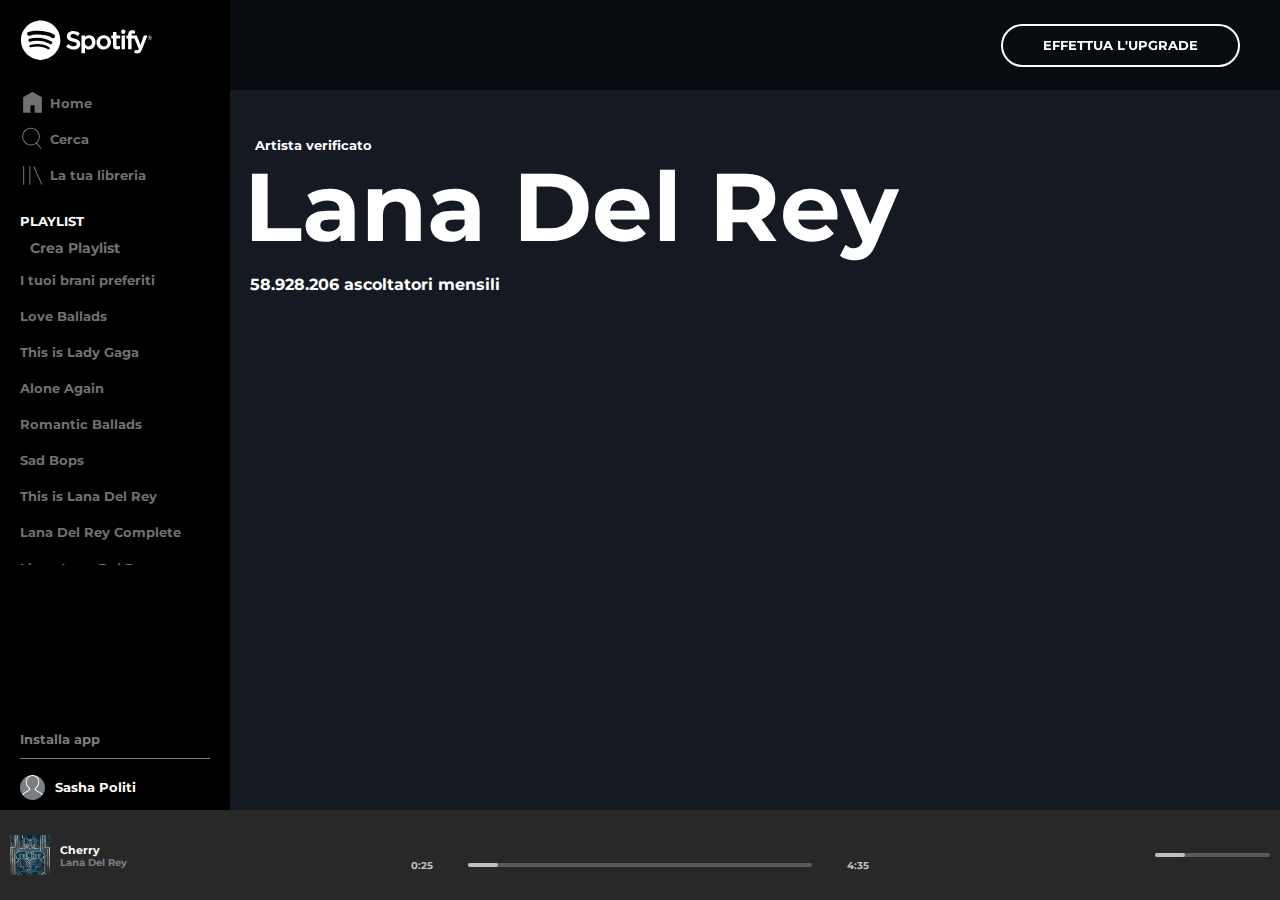
==== lana-del-rey.html @ 3de1e12b "new page profile Lana Del Rey with jumbotron complete (bonus)" ====
<!DOCTYPE html>
<html lang="en">
<head>
    <meta charset="UTF-8" />
    <meta name="viewport" content="width=device-width, initial-scale=1.0" />
    <link rel="icon" sizes="32x32" type="image/png" href="https://open.spotifycdn.com/cdn/images/favicon32.b64ecc03.png">
    <link
      rel="stylesheet"
      href="https://cdnjs.cloudflare.com/ajax/libs/font-awesome/6.5.1/css/all.min.css"
      integrity="sha512-DTOQO9RWCH3ppGqcWaEA1BIZOC6xxalwEsw9c2QQeAIftl+Vegovlnee1c9QX4TctnWMn13TZye+giMm8e2LwA=="
      crossorigin="anonymous"
      referrerpolicy="no-referrer"
    />
    <link rel="preconnect" href="https://fonts.googleapis.com">
    <link rel="preconnect" href="https://fonts.gstatic.com" crossorigin>
    <link href="https://fonts.googleapis.com/css2?family=Montserrat:ital,wght@0,100..900;1,100..900&display=swap" rel="stylesheet">
    <link rel="stylesheet" href="css/style.css" />
    <link rel="stylesheet" href="css/lana.css" />
    <link rel="stylesheet" href="css/media-queries.css" />
    <title>Spotify</title>
</head>
<body>
    <div class="wrapper">
        <div class="content d-flex">

            <!-- top bar -->
            <div class="top-bar d-flex j-end ai-center">
                <a class="title" href="#">Effettua l'upgrade</a>
            </div>

            <!-- side bar -->
            <div id="sidebar" class="d-flex fd-column">
                <div class="sidebar-top d-flex fd-column">
                    <a href="index.html"><img id="logo-big" src="img/logo.svg" alt="Logo - Spotify grande"></a>
                    <a href="index.html"><img id="logo-small" src="img/logo-small.svg" alt="Logo - Spotify piccolo"></a>
                    <ul class="menu d-flex fd-column ai-flexstart">
                        <li>
                            <a class="d-flex ai-center" href="index.html">
                                <div class="icon">
                                    <img src="img/home.svg" alt="Icona - Home">
                                </div>
                                <div class="text">
                                    Home
                                </div>
                                <div class="green-line"></div>
                            </a>                        
                        </li>
                        <li>
                            <a class="d-flex ai-center" href="#">
                                <div class="icon">
                                    <img src="img/search.svg" alt="Icona - Cerca">
                                </div>
                                <div class="text">
                                    Cerca
                                </div>
                                <div class="green-line"></div>
                            </a>                        
                        </li>
                        <li>
                            <a class="d-flex ai-center" href="#">
                                <div class="icon">
                                    <img src="img/libreria.svg" alt="Icona - La tua libreria">
                                </div>
                                <div class="text">
                                    La tua libreria
                                </div>
                                <div class="green-line"></div>
                            </a>                        
                        </li>
                    </ul>
                    <div class="playlist">                        
                        <h5 class="title">Playlist</h5>
                                <a class="d-flex ai-center" href="#">
                                    <div class="icon"><i class="fa-solid fa-square-plus"></i></div>
                                    <div class="text">Crea Playlist</div>
                                </a>
                        <ul class="d-flex fd-column ai-flexstart">
                            <li>
                                <a href="#">I tuoi brani preferiti</a>
                            </li>
                            <li>
                                <a href="#">Love Ballads</a>
                            </li>
                            <li>
                                <a href="#">This is Lady Gaga</a>
                            </li>
                            <li>
                                <a href="#">Alone Again</a>
                            </li>
                            <li>
                                <a href="#">Romantic Ballads</a>
                            </li>
                            <li>
                                <a href="#">Sad Bops</a>
                            </li>
                            <li>
                                <a href="#">This is Lana Del Rey</a>
                            </li>
                            <li>
                                <a href="#">Lana Del Rey Complete </a>
                            </li>
                            <li>
                                <a href="#">I love Lana Del Rey</a>
                            </li>
                        </ul>
                    </div>
                </div>
                <div class="sidebar-bottom d-flex fd-column j-end">
                    <div class="install">
                        <a href="#">
                            <i class="fa-regular fa-circle-down"></i>
                            <span>Installa app</span>
                        </a>
                    </div>
                    <div class="gray-line"></div>
                    <div class="profile d-flex fd-column ai-flexstart">
                        <a class="d-flex ai-center" href="#">
                            <div class="icon circle">
                                <img src="img/profile.svg" alt="immagine - Profilo">
                            </div>
                            <div class="name">
                                <h5>Sasha Politi</h5>
                            </div>
                        </a>
                    </div>
                </div>
            </div>

            <!-- main -->
            <main>
                <div id="jumbotron" class="d-flex ai-flexend">
                    <div class="info">
                        <span class="d-flex ai-center"><i class="fa-solid fa-certificate"><i class="fa-solid fa-check"></i></i> Artista verificato</span>
                        <h1>Lana Del Rey</h1>
                        <span>58.928.206 ascoltatori mensili</span>
                    </div>
                </div>
            </main>
        </div>

        <!-- tool bar -->
        <div id="toolbar" class="d-flex ai-center j-spacebetween">
            <div class="album d-flex ai-center j-spacebetween">
                <div class="d-flex ai-center">
                    <div>
                        <img src="img/youg.jpeg" alt="Immagine - Album in ascolto">
                    </div>
                    <div class="d-flex fd-column ai-flexstart">
                        <h6><a href="#">Cherry</a></h6>
                        <span><a href="lana-del-rey.html">Lana Del Rey</a></span>
                    </div>
                </div>
                <div class="d-flex f-wrap j-spacebetween">
                    <a href="#"><i class="fa-regular fa-heart"></i></a>
                    <a href="#"><i class="fa-regular fa-folder"></i></a>
                </div>
            </div>
            <div class="media d-flex fd-column ai-center">
                <div class="d-flex ai-center j-spaceevenly">
                    <i class="fa-solid fa-shuffle"></i>
                    <i class="fa-solid fa-backward-step"></i>
                    <i class="fa-regular fa-circle-play"></i>
                    <i class="fa-solid fa-forward-step"></i>
                    <i class="fa-solid fa-rotate-right"></i>
                </div>
                <div class="d-flex ai-center j-spacearound">
                    <span>0:25</span>
                    <div class="music-bar">
                        <div class="music-status">
                            <div class="music-thumb"></div>
                        </div>
                    </div>
                    <span>4:35</span>
                </div>
            </div>
            <div class="volume d-flex ai-center j-spacebetween">
                <i class="fa-solid fa-list-ul"></i>
                <i class="fa-solid fa-display"></i>
                <i class="fa-solid fa-volume-high"></i>
                <div class="volume-bar">
                    <div class="volume-status">
                        <div class="volume-thumb"></div>
                    </div>
                </div>
            </div>
        </div>
    </div>
    
</body>
</html>
---- css/style.css ----
/* reset */
* {
  margin: 0;
  padding: 0;
  box-sizing: border-box;
}
ul {
  list-style: none;
}
a {
  text-decoration: none;
}

/* general */
body {
  font-family: "Montserrat", sans-serif;
  font-weight: bold;
  font-style: normal;
  font-size: 1em;
}
:root {
  --color-bg-main: #141922;
  --color-text-standard: #ffffff;
  --color-text-subtitle-main: #7b7e82;
  --color-bg-sidebar: #000000;
  --color-bg-toolbar: #282828;
  --color-text-subtitle-bars: #717171;
  --color-dark-line: #5a5a5a;
  --color-light-line: #c1c1c1;
  --color-details-green: #adff2f;
  --color-transparency: #acff2f00;
}
*::-webkit-scrollbar {
  width: 10px;
}
*::-webkit-scrollbar-thumb {
  background-color: var(--color-transparency);
}
.content:hover ::-webkit-scrollbar-thumb {
  background-color: #5a5a5a70;
  transition-duration: 0.3s;
  transition-timing-function: linear;
}
*.content ::-webkit-scrollbar-thumb:hover {
  background-color: #c1c1c170;
  transition-duration: 0.3s;
  transition-timing-function: linear;
}
*::-webkit-scrollbar-thumb:active,
.content ::-webkit-scrollbar-thumb:active {
  background-color: var(--color-light-line);
  transition-duration: 0.3s;
  transition-timing-function: linear;
}
img {
  display: block;
  width: 100%;
}
.wrapper {
  height: 100vh;
  min-width: 400px;
}
.content {
  height: calc(100vh - 90px);
  width: 100%;
  overflow: hidden;
}

/* top bar */
.top-bar {
  background-color: rgba(0, 0, 0, 0.555);
  height: 90px;
  width: calc(100% - 230px);
  padding: 30px 40px;
  position: fixed;
  top: 0;
  left: 230px;
  z-index: 10;
}
.top-bar a {
  color: var(--color-text-standard);
  font-size: 0.8rem;
  padding: 12px 40px;
  border: 2px solid var(--color-text-standard);
  border-radius: 50px;
}
.top-bar a:hover {
  font-size: 1rem;
  padding: 15px 45px;
  margin-right: -20px;
  transition-duration: 0.3s;
}
/* side bar */
#sidebar {
  width: 230px;
  min-height: 480px;
  background-color: var(--color-bg-sidebar);
  color: var(--color-text-subtitle-bars);
  padding: 20px 20px 10px;
}
.sidebar-top {
  height: calc(100% - 80px);
}
.sidebar-bottom {
  height: 80px;
  background-color: var(--color-bg-sidebar);
}
#logo-big {
  width: 70%;
  margin-bottom: 25px;
}
#logo-small {
  display: none;
}
.menu li {
  padding: 5px 0;
  position: relative;
}
.menu .icon {
  width: 25px;
}
.menu .text {
  font-size: small;
  color: var(--color-text-subtitle-bars);
  padding: 5px 10px 5px 5px;
}
.menu .green-line {
  height: 35px;
  border-left: 3px solid var(--color-transparency);
  position: absolute;
  left: -20px;
  top: calc(50% - 35px / 2);
}
.menu a:hover .icon,
.menu a:hover .text,
.playlist a:hover {
  filter: brightness(0) invert(1);
  transition-duration: 0.2s;
  transition-timing-function: linear;
}
.menu a:hover .green-line {
  border-color: var(--color-details-green);
  transition-duration: 0.3s;
  transition-timing-function: linear;
}
h5 {
  color: var(--color-text-standard);
  margin: 20px 0 5px 0;
}
#sidebar .sidebar-top .playlist {
  min-height: 0;
  overflow: hidden;
}
.playlist a {
  color: var(--color-text-subtitle-bars);
}
.playlist ul {
  height: calc(100% - 90px);
  font-size: small;
  overflow-y: auto;
}
.playlist li {
  padding: 10px 0;
}
.playlist .text {
  padding: 5px 10px;
  font-size: 0.9rem;
}
.playlist .icon {
  font-size: 2.5rem;
}
.sidebar-bottom .install a {
  font-size: small;
  color: var(--color-text-subtitle-main);
}
.sidebar-bottom .install a:hover {
  color: var(--color-text-standard);
  transition-duration: 0.2s;
  transition-timing-function: linear;
}
.sidebar-bottom .gray-line {
  width: 100%;
  border-bottom: 1px solid var(--color-text-subtitle-main);
  margin: 10px 0 15px 0;
}
.profile .icon {
  background-color: var(--color-text-subtitle-main);
}
.profile .icon img {
  width: 25px;
  aspect-ratio: 1 / 1;
}
.profile .name h5 {
  margin: 0;
  padding: 5px 10px;
}

/* main */
main {
  width: calc(100% - 230px);
  background-color: var(--color-bg-main);
  color: var(--color-text-standard);
  padding-top: 110px;
  overflow-y: auto;
}
nav {
  max-width: 700px;
  padding: 5px 30px;
  margin: 0 auto;
  font-size: 0.8rem;
}
nav ul {
  row-gap: 30px;
}
nav a {
  position: relative;
  color: var(--color-text-subtitle-main);
  padding: 5px 10px;
}
nav .green-line {
  width: 30px;
  border-bottom: 2px solid var(--color-transparency);
  position: absolute;
  bottom: 0;
  left: calc(50% - 15px);
}
nav a:hover {
  color: var(--color-text-standard);
  transition-duration: 0.2s;
  transition-timing-function: linear;
}
nav a:hover .green-line {
  border-color: var(--color-details-green);
  transition-duration: 0.3s;
  transition-timing-function: linear;
}
main section {
  padding: 25px 20px;
}
h2 {
  margin-bottom: 30px;
}
main .card-wrapper {
  gap: 15px;
}
main .card {
  width: calc(100% / 6 - 15px);  
  cursor: pointer;
}
main .card .img-content img {
  width: 100%;
  height: 100%;
  object-fit: cover;
}
main .card .img-content {
  width: 100%;
  aspect-ratio: 1 / 1;
  margin-bottom: 20px;
  position: relative;
}
main .card .img-content i {
  color: var(--color-transparency);
  font-size: 60px;
  position: absolute;
  top: calc(50% - 61px / 2);
  left: calc(50% - 60px / 2);
}
main .card:hover i {
  color: var(--color-text-standard);
  transition-duration: 0.2s;
  transition-timing-function: linear;
}
main .card:hover img {
  filter: brightness(40%);
  transition-duration: 0.3s;
  transition-timing-function: linear;
}
main .card .text-content {
  color: var(--color-text-standard);
  text-align: center;
}
h4 {
  margin-bottom: 10px;
}
main span,
.subtitle {
  color: var(--color-text-subtitle-main);
  font-size: small;
}
main .subtitle {
  margin: -20px 0 30px 0;
}
.circle {
  border-radius: 50%;
  overflow: hidden;
}

/* tool bar */
#toolbar {
  background-color: var(--color-bg-toolbar);
  color: var(--color-light-line);
  height: 90px;
  z-index: 3;
}
.album,
.volume {
  width: 30%;
  max-width: 230px;
}
#toolbar img {
  width: 40px;
  aspect-ratio: 1 / 1;
  margin: 10px;
}
#toolbar .album span a,
#toolbar .album i {
  color: var(--color-text-subtitle-main);
}
#toolbar .album span,
#toolbar .media span {
  font-size: 0.6rem;
}
#toolbar .album h6 a {
  font-size: 0.7rem;
  color: var(--color-text-standard);
}
#toolbar .album h6 a:hover,
#toolbar .album span a:hover {
  text-decoration: underline;
}
#toolbar .album > div:last-child {
  width: 18%;
}
#toolbar .album > div:last-child a:hover i,
#toolbar .album span a:hover {
  color: var(--color-text-standard);
  transition-duration: 0.2s;
  transition-timing-function: linear;
}
#toolbar .media {
  width: calc(100% - 30% * 2);
  max-width: 550px;
}
#toolbar .media > div {
  padding: 0 10px;
  margin: 10px 0;
  width: 100%;
}
#toolbar .media > div:first-child {
  max-width: 300px;
  color: var(--color-text-standard);
  font-size: 1rem;
}
#toolbar .media > div:first-child i {
  cursor: pointer;
}
#toolbar .media > div:first-child .fa-circle-play {
  font-size: 1.8rem;
}
#toolbar .media .fa-circle-play:hover {
  transform: scale(1.2);
  transition-duration: 0.1s;
  transition-timing-function: linear;
}
#toolbar .media .music-bar {
  position: relative;
  width: 70%;
  border-bottom: 4px solid var(--color-dark-line);
  border-radius: 50px;
  cursor: pointer;
}
#toolbar .volume i {
  cursor: pointer;
}
#toolbar .volume .volume-bar {
  position: relative;
  width: 50%;
  border-bottom: 4px solid var(--color-dark-line);
  border-radius: 50px;
  margin-right: 10px;
  cursor: pointer;
}
#toolbar .volume .volume-bar .volume-status,
#toolbar .media .music-bar .music-status {
  position: absolute;
  left: 0;
  width: 30px;
  border-bottom: 4px solid var(--color-light-line);
  border-radius: 50px;
}
#toolbar .volume .volume-bar .volume-status .volume-thumb,
#toolbar .media .music-bar .music-status .music-thumb {
  position: absolute;
  left: 25px;
  top: calc(50% - 3px);
  width: 10px;
  aspect-ratio: 1 / 1;
  background-color: var(--color-transparency);
  border-radius: 50px;
}
#toolbar .volume .volume-bar:hover .volume-status,
#toolbar .media .music-bar:hover .music-status {
  border-color: var(--color-details-green);
  transition-duration: 0.2s;
  transition-timing-function: linear;
}
#toolbar .volume .volume-bar:hover .volume-thumb,
#toolbar .media .music-bar:hover .music-thumb {
  background-color: var(--color-light-line);
  transition-duration: 0.2s;
  transition-timing-function: linear;
}

/* text utility */
.title {
  text-transform: uppercase;
}

/* flex utility */
.d-flex {
  display: flex;
}
.fd-column {
  flex-direction: column;
}
.f-wrap {
  flex-wrap: wrap;
}
.j-end {
  justify-content: flex-end;
}
.j-center {
  justify-content: center;
}
.j-spacebetween {
  justify-content: space-between;
}
.j-spacearound {
  justify-content: space-around;
}
.j-spaceevenly {
  justify-content: space-evenly;
}
.ac-start {
  align-content: flex-start;
}
.ai-center {
  align-items: center;
}
.ai-flexstart {
  align-items: flex-start;
}
.ai-flexend {
  align-items: flex-end;
}
---- css/lana.css ----
:root {
    --color-bg-main: #141922;
    --color-text-standard: #ffffff;
    --color-text-subtitle-main: #7b7e82;
    --color-bg-sidebar: #000000;
    --color-bg-toolbar: #282828;
    --color-text-subtitle-bars: #717171;
    --color-dark-line: #5a5a5a;
    --color-light-line: #c1c1c1;
    --color-details-green: #adff2f;
    --color-transparency: #acff2f00;
  }
/* main */
main {
    padding-top: 0;
}
#jumbotron {
    height: 40%;
    min-height: 250px;
    background-image: url("../img/lana_profile.jpg");
    background-size: cover;
    background-position-y: 30%;
    padding: 30px 20px;
}
h1 {
    font-size: 6rem;
    margin: -5px 0 10px -6px;
}
#jumbotron span {
    color: var(--color-text-standard);
}
.fa-certificate {
    position: relative;
    font-size: 1.5rem;
    color: #3D91F4;
    margin-right: 5px;
}
.fa-check {
    position: absolute;
    font-size: 1rem;
    color: var(--color-text-standard);
    left: calc(50% - 7px);
    top: calc(50% - 8px)
}
#jumbotron .info span:last-child {
    font-size: 1rem;
}
---- css/media-queries.css ----
@media screen and (max-width: 1200px) {
  main .card {
    width: calc(100% / 4 - 15px);
  }
}
@media screen and (max-width: 992px) {
  main .card {
    width: calc(100% / 3 - 15px);
  }
}
@media screen and (max-width: 768px) {
  main .card {
    width: calc(100% / 2 - 15px);
  }
}
@media screen and (max-width: 576px) {
  .top-bar {
    width: calc(100% - 50px);
    left: 50px;
  }
  #sidebar {
    width: 50px;
    padding: 5px 10px;
  }
  main {
    width: calc(100% - 50px);
  }
  #logo-big,
  .sidebar-top .menu .text,
  .sidebar-top .playlist,
  .sidebar-bottom .install span,
  .sidebar-bottom .gray-line,
  .sidebar-bottom .profile .name {
    display: none;
  }
  #logo-small {
    display: block;
  }
  .sidebar-top .menu,
  .sidebar-bottom {
    margin-top: 5px;
    align-items: center;
  }
  .menu .green-line {
    left: -13px;
  }
  .sidebar-bottom .profile {
    margin: 20px 0 5px 0
  }
}
@media screen and (max-width: 400px) {
  main .card {
    width: 100%;
  }
  .album>div:last-child {
    display: none;
  }
  .volume {
    justify-content: space-around;
  }
  .volume i:not(.fa-volume-high) {
    display: none;
  }
}
@media screen and (max-height: 230px) {
  .top-bar {
    display: none;
  }
}
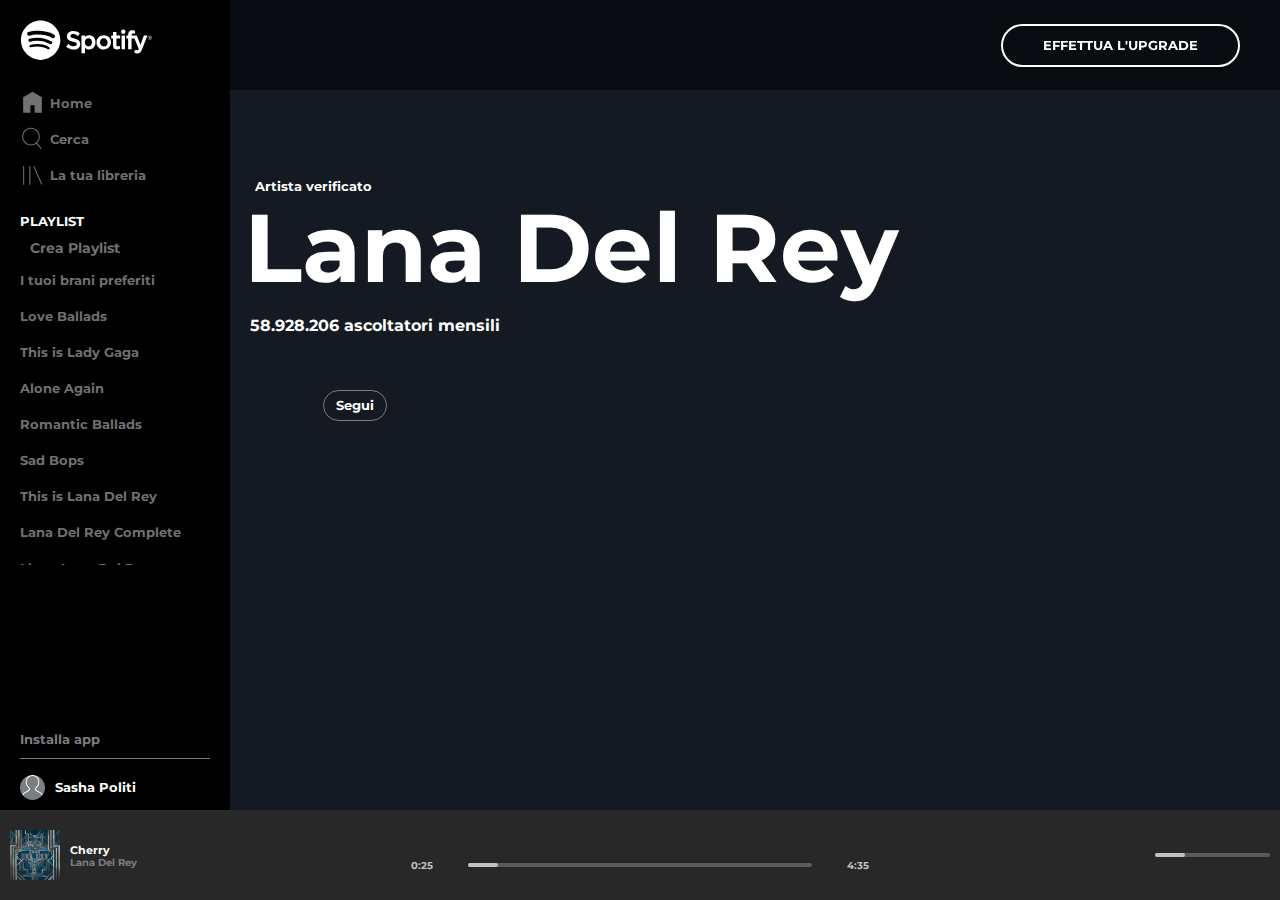
==== commit 2cbfdfcf: "jumbotron media query, first section second page complete (bonus)" ====
--- a/lana-del-rey.html
+++ b/lana-del-rey.html
@@ -128,6 +128,8 @@
 
             <!-- main -->
             <main>
+
+                <!-- jumbotron -->
                 <div id="jumbotron" class="d-flex ai-flexend">
                     <div class="info">
                         <span class="d-flex ai-center"><i class="fa-solid fa-certificate"><i class="fa-solid fa-check"></i></i> Artista verificato</span>
@@ -135,6 +137,19 @@
                         <span>58.928.206 ascoltatori mensili</span>
                     </div>
                 </div>
+
+                <!-- first section buttons -->
+                <ul class="wrap-button d-flex ai-center j-spacebetween">
+                    <li>
+                        <a href="#"><i class="fa-solid fa-circle-play"></i></a>
+                    </li>
+                    <li>
+                        <a class="button" href="#">Segui</a>
+                    </li>
+                    <li>
+                        <a href="#"><i class="fa-solid fa-ellipsis"></i></a>
+                    </li>
+                </ul>
             </main>
         </div>
 
--- a/css/style.css
+++ b/css/style.css
@@ -27,7 +27,7 @@
   --color-text-subtitle-bars: #717171;
   --color-dark-line: #5a5a5a;
   --color-light-line: #c1c1c1;
-  --color-details-green: #adff2f;
+  --color-details-green: #1cdf63;
   --color-transparency: #acff2f00;
 }
 *::-webkit-scrollbar {
@@ -244,7 +244,7 @@
   gap: 15px;
 }
 main .card {
-  width: calc(100% / 6 - 15px);  
+  width: calc(100% / 6 - 15px);
   cursor: pointer;
 }
 main .card .img-content img {
@@ -308,7 +308,7 @@
   max-width: 230px;
 }
 #toolbar img {
-  width: 40px;
+  width: 50px;
   aspect-ratio: 1 / 1;
   margin: 10px;
 }
--- a/css/lana.css
+++ b/css/lana.css
@@ -1,47 +1,82 @@
 :root {
-    --color-bg-main: #141922;
-    --color-text-standard: #ffffff;
-    --color-text-subtitle-main: #7b7e82;
-    --color-bg-sidebar: #000000;
-    --color-bg-toolbar: #282828;
-    --color-text-subtitle-bars: #717171;
-    --color-dark-line: #5a5a5a;
-    --color-light-line: #c1c1c1;
-    --color-details-green: #adff2f;
-    --color-transparency: #acff2f00;
-  }
+  --color-bg-main: #141922;
+  --color-text-standard: #ffffff;
+  --color-text-subtitle-main: #7b7e82;
+  --color-bg-sidebar: #000000;
+  --color-bg-toolbar: #282828;
+  --color-text-subtitle-bars: #717171;
+  --color-dark-line: #5a5a5a;
+  --color-light-line: #c1c1c1;
+  --color-details-green: #1cdf63;
+  --color-transparency: #acff2f00;
+}
 /* main */
 main {
-    padding-top: 0;
+  padding-top: 0;
 }
 #jumbotron {
-    height: 40%;
-    min-height: 250px;
-    background-image: url("../img/lana_profile.jpg");
-    background-size: cover;
-    background-position-y: 30%;
-    padding: 30px 20px;
+  height: 45%;
+  min-height: 250px;
+  background-image: url("../img/lana_profile.jpg");
+  background-size: cover;
+  background-position-y: 30%;
+  padding: 30px 20px;
 }
 h1 {
-    font-size: 6rem;
-    margin: -5px 0 10px -6px;
+  font-size: 6rem;
+  margin: -5px 0 10px -6px;
 }
 #jumbotron span {
-    color: var(--color-text-standard);
+  color: var(--color-text-standard);
 }
 .fa-certificate {
-    position: relative;
-    font-size: 1.5rem;
-    color: #3D91F4;
-    margin-right: 5px;
+  position: relative;
+  font-size: 1.5rem;
+  color: #3d91f4;
+  margin-right: 5px;
 }
 .fa-check {
-    position: absolute;
-    font-size: 1rem;
-    color: var(--color-text-standard);
-    left: calc(50% - 7px);
-    top: calc(50% - 8px)
+  position: absolute;
+  font-size: 1rem;
+  color: var(--color-text-standard);
+  left: calc(50% - 7px);
+  top: calc(50% - 8px);
 }
 #jumbotron .info span:last-child {
-    font-size: 1rem;
-}+  font-size: 1rem;
+}
+main ul.wrap-button {
+  width: 100%;
+  max-width: 250px;
+  padding: 30px 20px;
+}
+main ul.wrap-button li:first-child a {
+  color: var(--color-details-green);
+  font-size: 3.5rem;
+}
+main ul.wrap-button li:first-child a i:hover {
+  transform: scale(1.1);
+  transition-duration: 0.1s;
+  transition-timing-function: linear;
+}
+main ul.wrap-button li .button {
+  color: var(--color-text-standard);
+  font-size: 0.8rem;
+  padding: 7px 12px;
+  border: 1px solid var(--color-text-subtitle-main);
+  border-radius: 50px;
+}
+main ul.wrap-button li .button:hover {
+    border-color: var(--color-text-standard);
+    transition-duration: 0.2s;
+  transition-timing-function: linear;
+}
+main ul.wrap-button li:last-child a {
+  font-size: 2rem;
+  color: var(--color-text-subtitle-main);
+}
+main ul.wrap-button li:last-child a i:hover {
+    color: var(--color-text-standard);
+    transition-duration: 0.2s;
+  transition-timing-function: linear;
+}
--- a/css/media-queries.css
+++ b/css/media-queries.css
@@ -11,6 +11,10 @@
 @media screen and (max-width: 768px) {
   main .card {
     width: calc(100% / 2 - 15px);
+  }
+  h1 {
+    font-size: 4rem;
+    margin-left: 0;
   }
 }
 @media screen and (max-width: 576px) {
@@ -61,6 +65,10 @@
   .volume i:not(.fa-volume-high) {
     display: none;
   }
+  h1 {
+    font-size: 2.8rem;
+    margin-left: 0;
+  }
 }
 @media screen and (max-height: 230px) {
   .top-bar {
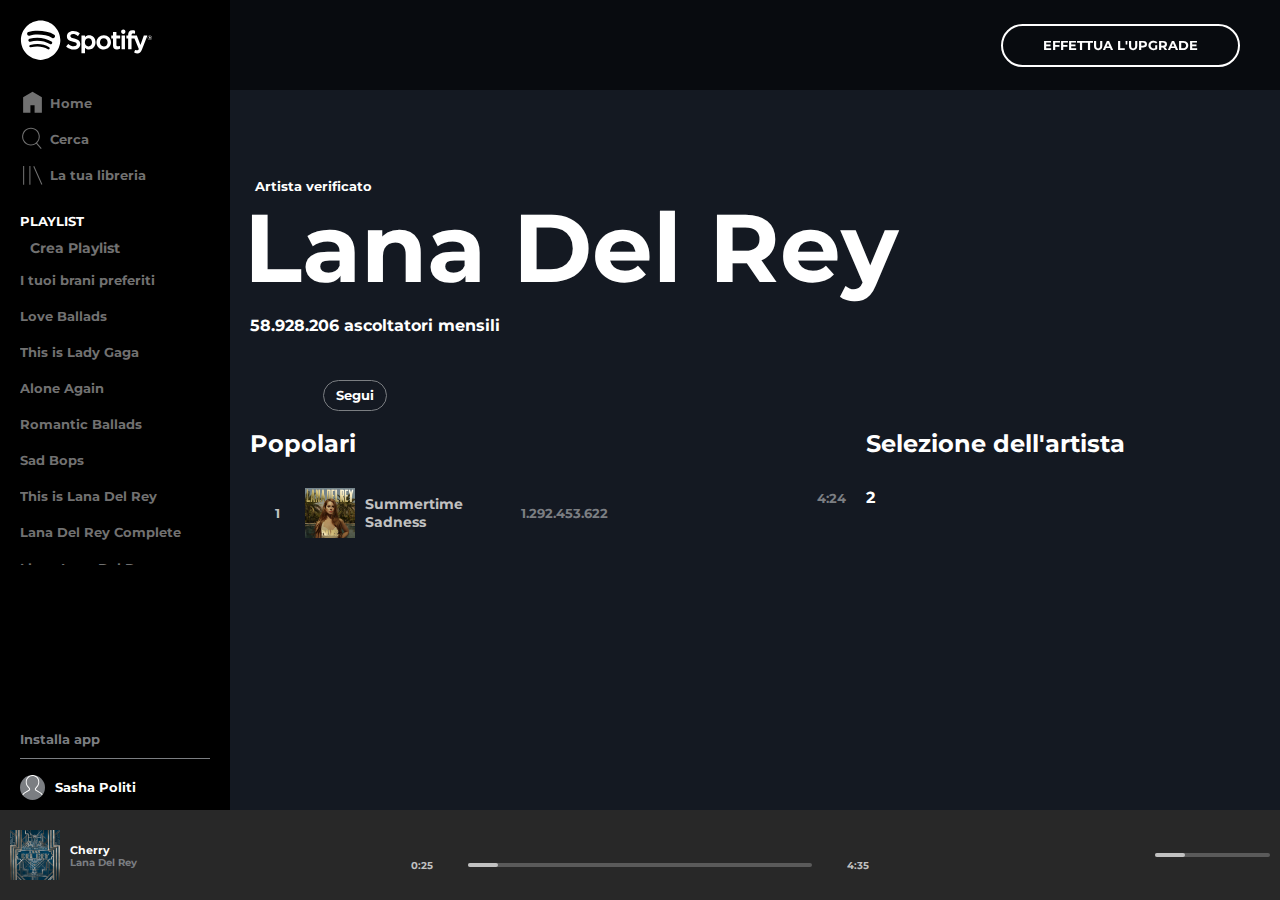
==== commit ec361bb8: "try add songs" ====
--- a/lana-del-rey.html
+++ b/lana-del-rey.html
@@ -150,6 +150,33 @@
                         <a href="#"><i class="fa-solid fa-ellipsis"></i></a>
                     </li>
                 </ul>
+
+                <!-- second section  -->
+                <div class="best-songs d-flex j-spacebetween">
+                    <div class="left">
+                        <h2>Popolari</h2>
+                        <div class="table d-flex fd-column">
+                            <div class="row d-flex j-spacebetween">
+                                <div class="title-view d-flex j-spacebetween">
+                                    <div class="d-flex ai-center">
+                                        <span class="order">1</span>
+                                        <img src="img/Paradise_EP.webp" alt="">
+                                        <a href="#" class="title-track">Summertime Sadness</a>
+                                    </div>
+                                    <div class="d-flex ai-center">
+                                        <span>1.292.453.622</span>
+                                    </div>
+                                </div>
+                                <div class="duration">
+                                    <span>4:24</span>
+                                </div>
+                            </div>
+                        </div>
+                    </div>
+                    <div class="right">
+                        <h2>Selezione dell'artista</h2>
+                        2
+                </div>
             </main>
         </div>
 
--- a/css/lana.css
+++ b/css/lana.css
@@ -48,7 +48,7 @@
 main ul.wrap-button {
   width: 100%;
   max-width: 250px;
-  padding: 30px 20px;
+  padding: 20px;
 }
 main ul.wrap-button li:first-child a {
   color: var(--color-details-green);
@@ -67,8 +67,8 @@
   border-radius: 50px;
 }
 main ul.wrap-button li .button:hover {
-    border-color: var(--color-text-standard);
-    transition-duration: 0.2s;
+  border-color: var(--color-text-standard);
+  transition-duration: 0.2s;
   transition-timing-function: linear;
 }
 main ul.wrap-button li:last-child a {
@@ -76,7 +76,33 @@
   color: var(--color-text-subtitle-main);
 }
 main ul.wrap-button li:last-child a i:hover {
-    color: var(--color-text-standard);
-    transition-duration: 0.2s;
+  color: var(--color-text-standard);
+  transition-duration: 0.2s;
   transition-timing-function: linear;
 }
+main .best-songs {
+    padding: 5px 20px;
+    gap: 10px;
+}
+main .best-songs .left {
+    width: calc(60% - 10px);
+}
+main .best-songs .right {
+    width: calc(40% - 10px);
+}
+main .best-songs .left img {
+    width: 50px;
+    aspect-ratio: 1 / 1;
+}
+main .best-songs .title-view {
+    width: 60%;
+}
+main .best-songs .left span.order {
+    color: var(--color-light-line);
+    margin: 15px 25px;
+}
+main .best-songs .left a.title-track {
+    font-size: 0.9rem;
+    color: var(--color-light-line);
+    margin-left: 10px;
+}
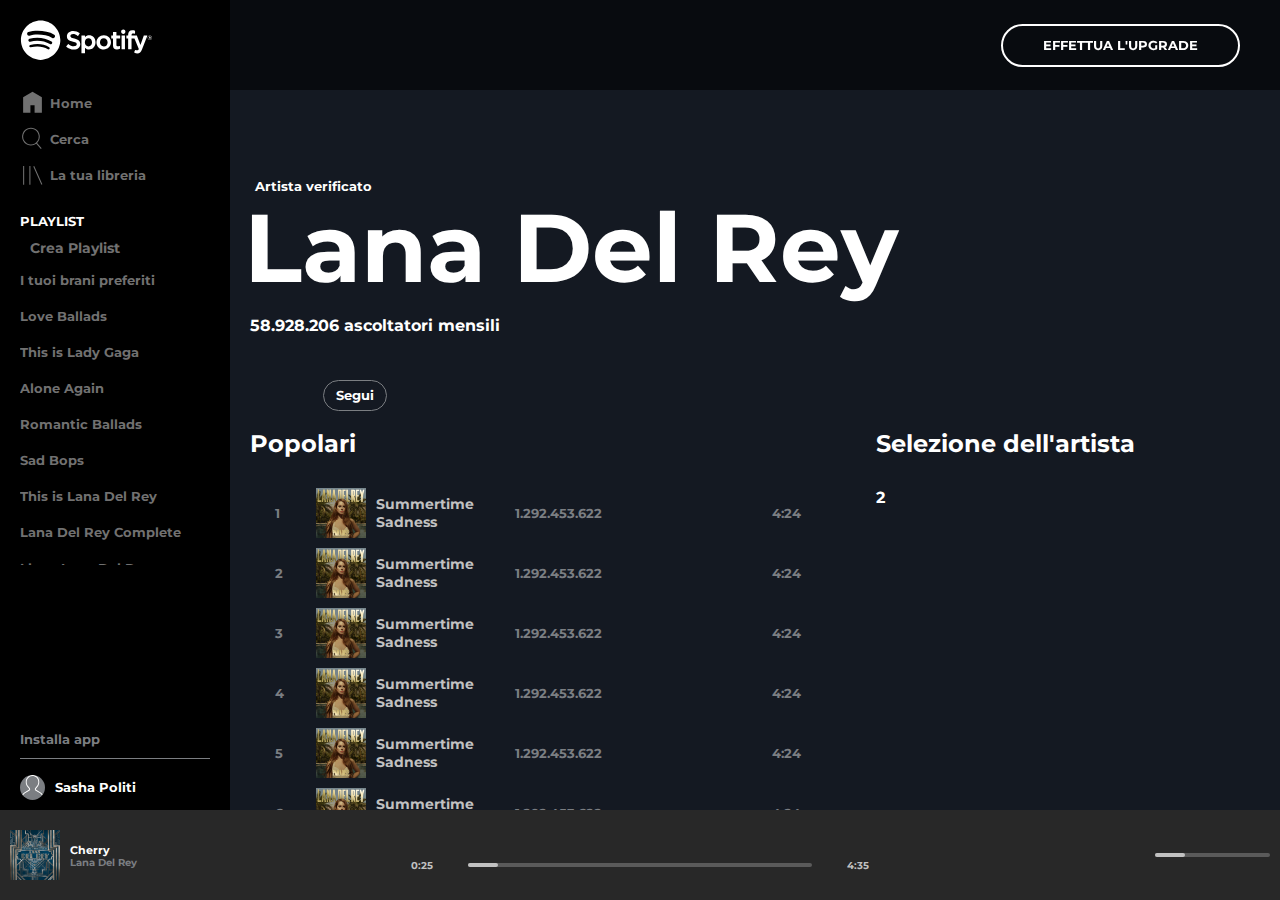
==== commit 26c9f9b3: "more songs" ====
--- a/lana-del-rey.html
+++ b/lana-del-rey.html
@@ -159,16 +159,91 @@
                             <div class="row d-flex j-spacebetween">
                                 <div class="title-view d-flex j-spacebetween">
                                     <div class="d-flex ai-center">
-                                        <span class="order">1</span>
-                                        <img src="img/Paradise_EP.webp" alt="">
-                                        <a href="#" class="title-track">Summertime Sadness</a>
-                                    </div>
-                                    <div class="d-flex ai-center">
-                                        <span>1.292.453.622</span>
-                                    </div>
-                                </div>
-                                <div class="duration">
-                                    <span>4:24</span>
+                                        <span class="order"><span>1</span><i class="fa-solid fa-play"></i></span>
+                                        <img src="img/Paradise_EP.webp" alt="">
+                                        <a href="#" class="title-track">Summertime Sadness</a>
+                                    </div>
+                                    <div class="d-flex ai-center">
+                                        <span>1.292.453.622</span>
+                                    </div>
+                                </div>
+                                <div class="duration d-flex ai-center j-spacebetween">
+                                    <span><a href="#"><i class="fa-regular fa-heart"></i></a></span><span>4:24</span><span><a href="#"><i class="fa-solid fa-ellipsis"></i></a></span>
+                                </div>
+                            </div>
+                            <div class="row d-flex j-spacebetween">
+                                <div class="title-view d-flex j-spacebetween">
+                                    <div class="d-flex ai-center">
+                                        <span class="order"><span>2</span><i class="fa-solid fa-play"></i></span>
+                                        <img src="img/Paradise_EP.webp" alt="">
+                                        <a href="#" class="title-track">Summertime Sadness</a>
+                                    </div>
+                                    <div class="d-flex ai-center">
+                                        <span>1.292.453.622</span>
+                                    </div>
+                                </div>
+                                <div class="duration d-flex ai-center j-spacebetween">
+                                    <span><a href="#"><i class="fa-regular fa-heart"></i></a></span><span>4:24</span><span><a href="#"><i class="fa-solid fa-ellipsis"></i></a></span>
+                                </div>
+                            </div>
+                            <div class="row d-flex j-spacebetween">
+                                <div class="title-view d-flex j-spacebetween">
+                                    <div class="d-flex ai-center">
+                                        <span class="order"><span>3</span><i class="fa-solid fa-play"></i></span>
+                                        <img src="img/Paradise_EP.webp" alt="">
+                                        <a href="#" class="title-track">Summertime Sadness</a>
+                                    </div>
+                                    <div class="d-flex ai-center">
+                                        <span>1.292.453.622</span>
+                                    </div>
+                                </div>
+                                <div class="duration d-flex ai-center j-spacebetween">
+                                    <span><a href="#"><i class="fa-regular fa-heart"></i></a></span><span>4:24</span><span><a href="#"><i class="fa-solid fa-ellipsis"></i></a></span>
+                                </div>
+                            </div>
+                            <div class="row d-flex j-spacebetween">
+                                <div class="title-view d-flex j-spacebetween">
+                                    <div class="d-flex ai-center">
+                                        <span class="order"><span>4</span><i class="fa-solid fa-play"></i></span>
+                                        <img src="img/Paradise_EP.webp" alt="">
+                                        <a href="#" class="title-track">Summertime Sadness</a>
+                                    </div>
+                                    <div class="d-flex ai-center">
+                                        <span>1.292.453.622</span>
+                                    </div>
+                                </div>
+                                <div class="duration d-flex ai-center j-spacebetween">
+                                    <span><a href="#"><i class="fa-regular fa-heart"></i></a></span><span>4:24</span><span><a href="#"><i class="fa-solid fa-ellipsis"></i></a></span>
+                                </div>
+                            </div>
+                            <div class="row d-flex j-spacebetween">
+                                <div class="title-view d-flex j-spacebetween">
+                                    <div class="d-flex ai-center">
+                                        <span class="order"><span>5</span><i class="fa-solid fa-play"></i></span>
+                                        <img src="img/Paradise_EP.webp" alt="">
+                                        <a href="#" class="title-track">Summertime Sadness</a>
+                                    </div>
+                                    <div class="d-flex ai-center">
+                                        <span>1.292.453.622</span>
+                                    </div>
+                                </div>
+                                <div class="duration d-flex ai-center j-spacebetween">
+                                    <span><a href="#"><i class="fa-regular fa-heart"></i></a></span><span>4:24</span><span><a href="#"><i class="fa-solid fa-ellipsis"></i></a></span>
+                                </div>
+                            </div>
+                            <div class="row d-flex j-spacebetween">
+                                <div class="title-view d-flex j-spacebetween">
+                                    <div class="d-flex ai-center">
+                                        <span class="order"><span>6</span><i class="fa-solid fa-play"></i></span>
+                                        <img src="img/Paradise_EP.webp" alt="">
+                                        <a href="#" class="title-track">Summertime Sadness</a>
+                                    </div>
+                                    <div class="d-flex ai-center">
+                                        <span>1.292.453.622</span>
+                                    </div>
+                                </div>
+                                <div class="duration d-flex ai-center j-spacebetween">
+                                    <span><a href="#"><i class="fa-regular fa-heart"></i></a></span><span>4:24</span><span><a href="#"><i class="fa-solid fa-ellipsis"></i></a></span>
                                 </div>
                             </div>
                         </div>
--- a/css/lana.css
+++ b/css/lana.css
@@ -81,28 +81,79 @@
   transition-timing-function: linear;
 }
 main .best-songs {
-    padding: 5px 20px;
-    gap: 10px;
+  padding: 5px 20px;
+  gap: 20px;
 }
 main .best-songs .left {
-    width: calc(60% - 10px);
+  width: calc(60% - 20px);
 }
 main .best-songs .right {
-    width: calc(40% - 10px);
+  width: calc(40% - 20px);
+}
+main .table .row {
+  border-radius: 5px;
+  margin-bottom: 10px;
 }
 main .best-songs .left img {
-    width: 50px;
-    aspect-ratio: 1 / 1;
+  width: 50px;
+  aspect-ratio: 1 / 1;
 }
 main .best-songs .title-view {
-    width: 60%;
+  width: 60%;
 }
 main .best-songs .left span.order {
-    color: var(--color-light-line);
-    margin: 15px 25px;
+  position: relative;
+  min-width: 16px;
+  color: var(--color-light-line);
+  margin: 15px 25px;
+}
+main .best-songs .left span.order i {
+  position: absolute;
+  top: 0;
+  left: 0;
+  color: var(--color-transparency);
 }
 main .best-songs .left a.title-track {
-    font-size: 0.9rem;
-    color: var(--color-light-line);
-    margin-left: 10px;
+  font-size: 0.9rem;
+  color: var(--color-light-line);
+  margin-left: 10px;
 }
+main .best-songs .left a.title-track:hover {
+  text-decoration: underline;
+}
+main .best-songs .duration {
+  padding: 0 5px;
+  width: 100%;
+  max-width: 100px;
+}
+main .best-songs .duration i {
+  color: var(--color-transparency);
+}
+main .table .row:hover {
+  background-color: #323e55;
+  transition-duration: 0.1s;
+  transition-timing-function: linear;
+}
+main .table .row:hover span.order i {
+  color: var(--color-text-subtitle-main);
+  transition-duration: 0.2s;
+  transition-timing-function: linear;
+}
+main .table .row:hover span.order span {
+  color: var(--color-transparency);
+}
+main .table .row:hover .duration i {
+  color: var(--color-text-subtitle-main);
+  transition-duration: 0.2s;
+  transition-timing-function: linear;
+}
+main .best-songs .duration a i:hover {
+  color: var(--color-light-line);
+  transition-duration: 0.2s;
+  transition-timing-function: linear;
+}
+main .best-songs .duration a:hover .duration a i {
+  color: var(--color-light-line);
+  transition-duration: 0.2s;
+  transition-timing-function: linear;
+}
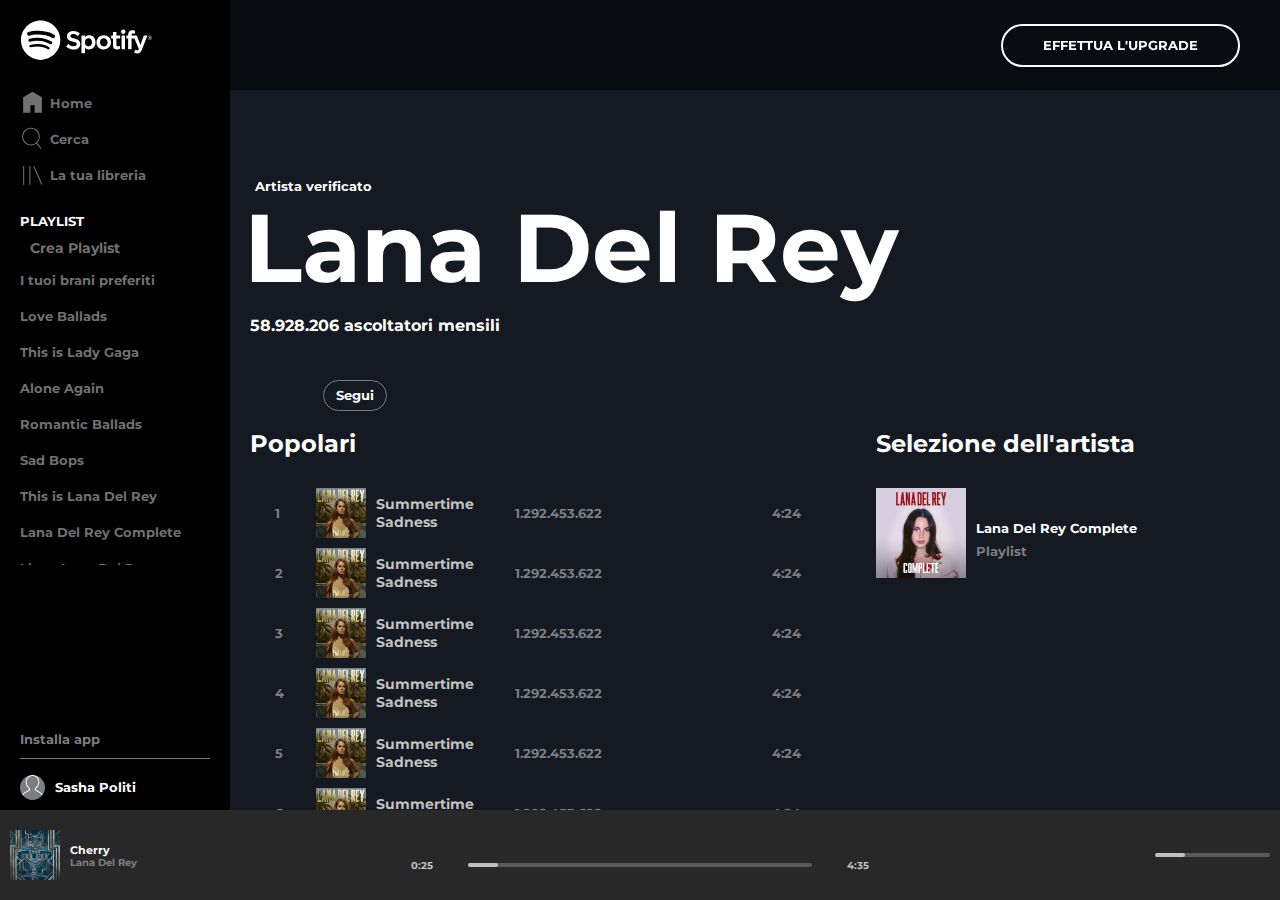
==== commit 8821492f: "song section complete (bonus)" ====
--- a/lana-del-rey.html
+++ b/lana-del-rey.html
@@ -250,7 +250,16 @@
                     </div>
                     <div class="right">
                         <h2>Selezione dell'artista</h2>
-                        2
+                        <div class="d-flex ai-center">
+                            <div>
+                                <a href="#"><img src="img/lana-complete.jpg" alt=""></a>
+                            </div>
+                            <div>
+                                <h5><a href="#">Lana Del Rey Complete</a></h5>
+                                <span>Playlist</span>
+                            </div>
+
+                        </div>
                 </div>
             </main>
         </div>
--- a/css/lana.css
+++ b/css/lana.css
@@ -157,3 +157,16 @@
   transition-duration: 0.2s;
   transition-timing-function: linear;
 }
+main .right img{
+    width: 90px;
+    aspect-ratio: 1 / 1;
+}
+main .right h5 a{
+    color: var(--color-text-standard);
+}
+main .right>div>div:last-child {
+    margin: -5px 0 0 10px;
+}
+main .right>div>div:last-child a:hover {
+    text-decoration: underline;
+}
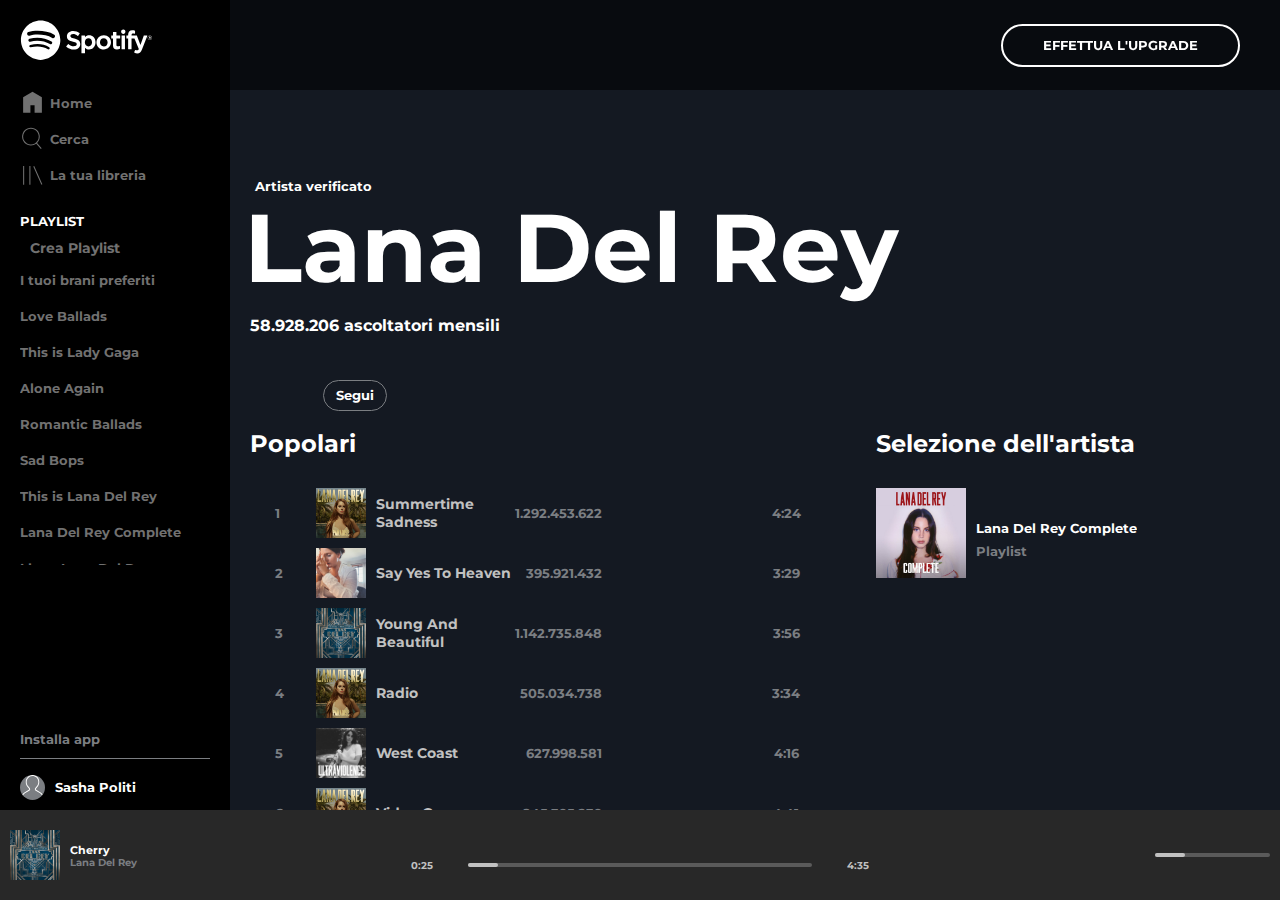
==== commit c7869a69: "custom page" ====
--- a/lana-del-rey.html
+++ b/lana-del-rey.html
@@ -175,30 +175,30 @@
                                 <div class="title-view d-flex j-spacebetween">
                                     <div class="d-flex ai-center">
                                         <span class="order"><span>2</span><i class="fa-solid fa-play"></i></span>
-                                        <img src="img/Paradise_EP.webp" alt="">
-                                        <a href="#" class="title-track">Summertime Sadness</a>
-                                    </div>
-                                    <div class="d-flex ai-center">
-                                        <span>1.292.453.622</span>
-                                    </div>
-                                </div>
-                                <div class="duration d-flex ai-center j-spacebetween">
-                                    <span><a href="#"><i class="fa-regular fa-heart"></i></a></span><span>4:24</span><span><a href="#"><i class="fa-solid fa-ellipsis"></i></a></span>
+                                        <img src="img/heaven.png" alt="">
+                                        <a href="#" class="title-track">Say Yes To Heaven</a>
+                                    </div>
+                                    <div class="d-flex ai-center">
+                                        <span>395.921.432</span>
+                                    </div>
+                                </div>
+                                <div class="duration d-flex ai-center j-spacebetween">
+                                    <span><a href="#"><i class="fa-regular fa-heart"></i></a></span><span>3:29</span><span><a href="#"><i class="fa-solid fa-ellipsis"></i></a></span>
                                 </div>
                             </div>
                             <div class="row d-flex j-spacebetween">
                                 <div class="title-view d-flex j-spacebetween">
                                     <div class="d-flex ai-center">
                                         <span class="order"><span>3</span><i class="fa-solid fa-play"></i></span>
-                                        <img src="img/Paradise_EP.webp" alt="">
-                                        <a href="#" class="title-track">Summertime Sadness</a>
-                                    </div>
-                                    <div class="d-flex ai-center">
-                                        <span>1.292.453.622</span>
-                                    </div>
-                                </div>
-                                <div class="duration d-flex ai-center j-spacebetween">
-                                    <span><a href="#"><i class="fa-regular fa-heart"></i></a></span><span>4:24</span><span><a href="#"><i class="fa-solid fa-ellipsis"></i></a></span>
+                                        <img src="img/youg.jpeg" alt="">
+                                        <a href="#" class="title-track">Young And Beautiful</a>
+                                    </div>
+                                    <div class="d-flex ai-center">
+                                        <span>1.142.735.848</span>
+                                    </div>
+                                </div>
+                                <div class="duration d-flex ai-center j-spacebetween">
+                                    <span><a href="#"><i class="fa-regular fa-heart"></i></a></span><span>3:56</span><span><a href="#"><i class="fa-solid fa-ellipsis"></i></a></span>
                                 </div>
                             </div>
                             <div class="row d-flex j-spacebetween">
@@ -206,29 +206,29 @@
                                     <div class="d-flex ai-center">
                                         <span class="order"><span>4</span><i class="fa-solid fa-play"></i></span>
                                         <img src="img/Paradise_EP.webp" alt="">
-                                        <a href="#" class="title-track">Summertime Sadness</a>
-                                    </div>
-                                    <div class="d-flex ai-center">
-                                        <span>1.292.453.622</span>
-                                    </div>
-                                </div>
-                                <div class="duration d-flex ai-center j-spacebetween">
-                                    <span><a href="#"><i class="fa-regular fa-heart"></i></a></span><span>4:24</span><span><a href="#"><i class="fa-solid fa-ellipsis"></i></a></span>
+                                        <a href="#" class="title-track">Radio</a>
+                                    </div>
+                                    <div class="d-flex ai-center">
+                                        <span>505.034.738</span>
+                                    </div>
+                                </div>
+                                <div class="duration d-flex ai-center j-spacebetween">
+                                    <span><a href="#"><i class="fa-regular fa-heart"></i></a></span><span>3:34</span><span><a href="#"><i class="fa-solid fa-ellipsis"></i></a></span>
                                 </div>
                             </div>
                             <div class="row d-flex j-spacebetween">
                                 <div class="title-view d-flex j-spacebetween">
                                     <div class="d-flex ai-center">
                                         <span class="order"><span>5</span><i class="fa-solid fa-play"></i></span>
-                                        <img src="img/Paradise_EP.webp" alt="">
-                                        <a href="#" class="title-track">Summertime Sadness</a>
-                                    </div>
-                                    <div class="d-flex ai-center">
-                                        <span>1.292.453.622</span>
-                                    </div>
-                                </div>
-                                <div class="duration d-flex ai-center j-spacebetween">
-                                    <span><a href="#"><i class="fa-regular fa-heart"></i></a></span><span>4:24</span><span><a href="#"><i class="fa-solid fa-ellipsis"></i></a></span>
+                                        <img src="img/ultraviolence.webp" alt="">
+                                        <a href="#" class="title-track">West Coast</a>
+                                    </div>
+                                    <div class="d-flex ai-center">
+                                        <span>627.998.581</span>
+                                    </div>
+                                </div>
+                                <div class="duration d-flex ai-center j-spacebetween">
+                                    <span><a href="#"><i class="fa-regular fa-heart"></i></a></span><span>4:16</span><span><a href="#"><i class="fa-solid fa-ellipsis"></i></a></span>
                                 </div>
                             </div>
                             <div class="row d-flex j-spacebetween">
@@ -236,14 +236,14 @@
                                     <div class="d-flex ai-center">
                                         <span class="order"><span>6</span><i class="fa-solid fa-play"></i></span>
                                         <img src="img/Paradise_EP.webp" alt="">
-                                        <a href="#" class="title-track">Summertime Sadness</a>
-                                    </div>
-                                    <div class="d-flex ai-center">
-                                        <span>1.292.453.622</span>
-                                    </div>
-                                </div>
-                                <div class="duration d-flex ai-center j-spacebetween">
-                                    <span><a href="#"><i class="fa-regular fa-heart"></i></a></span><span>4:24</span><span><a href="#"><i class="fa-solid fa-ellipsis"></i></a></span>
+                                        <a href="#" class="title-track">Video Games</a>
+                                    </div>
+                                    <div class="d-flex ai-center">
+                                        <span>845.395.239</span>
+                                    </div>
+                                </div>
+                                <div class="duration d-flex ai-center j-spacebetween">
+                                    <span><a href="#"><i class="fa-regular fa-heart"></i></a></span><span>4:41</span><span><a href="#"><i class="fa-solid fa-ellipsis"></i></a></span>
                                 </div>
                             </div>
                         </div>
--- a/css/media-queries.css
+++ b/css/media-queries.css
@@ -1,6 +1,12 @@
 @media screen and (max-width: 1200px) {
   main .card {
     width: calc(100% / 4 - 15px);
+  }
+  main .right {
+    display: none;
+  }
+  main .best-songs .left {
+    width: 100%;
   }
 }
 @media screen and (max-width: 992px) {
@@ -15,6 +21,9 @@
   h1 {
     font-size: 4rem;
     margin-left: 0;
+  }
+  main .best-songs .left .table .row .title-view>div:last-child {
+    display: none;
   }
 }
 @media screen and (max-width: 576px) {
@@ -66,8 +75,11 @@
     display: none;
   }
   h1 {
-    font-size: 2.8rem;
+    font-size: 2.7rem;
     margin-left: 0;
+  }
+  main .best-songs .left .table .row .title-view span.order {
+    display: none;
   }
 }
 @media screen and (max-height: 230px) {
